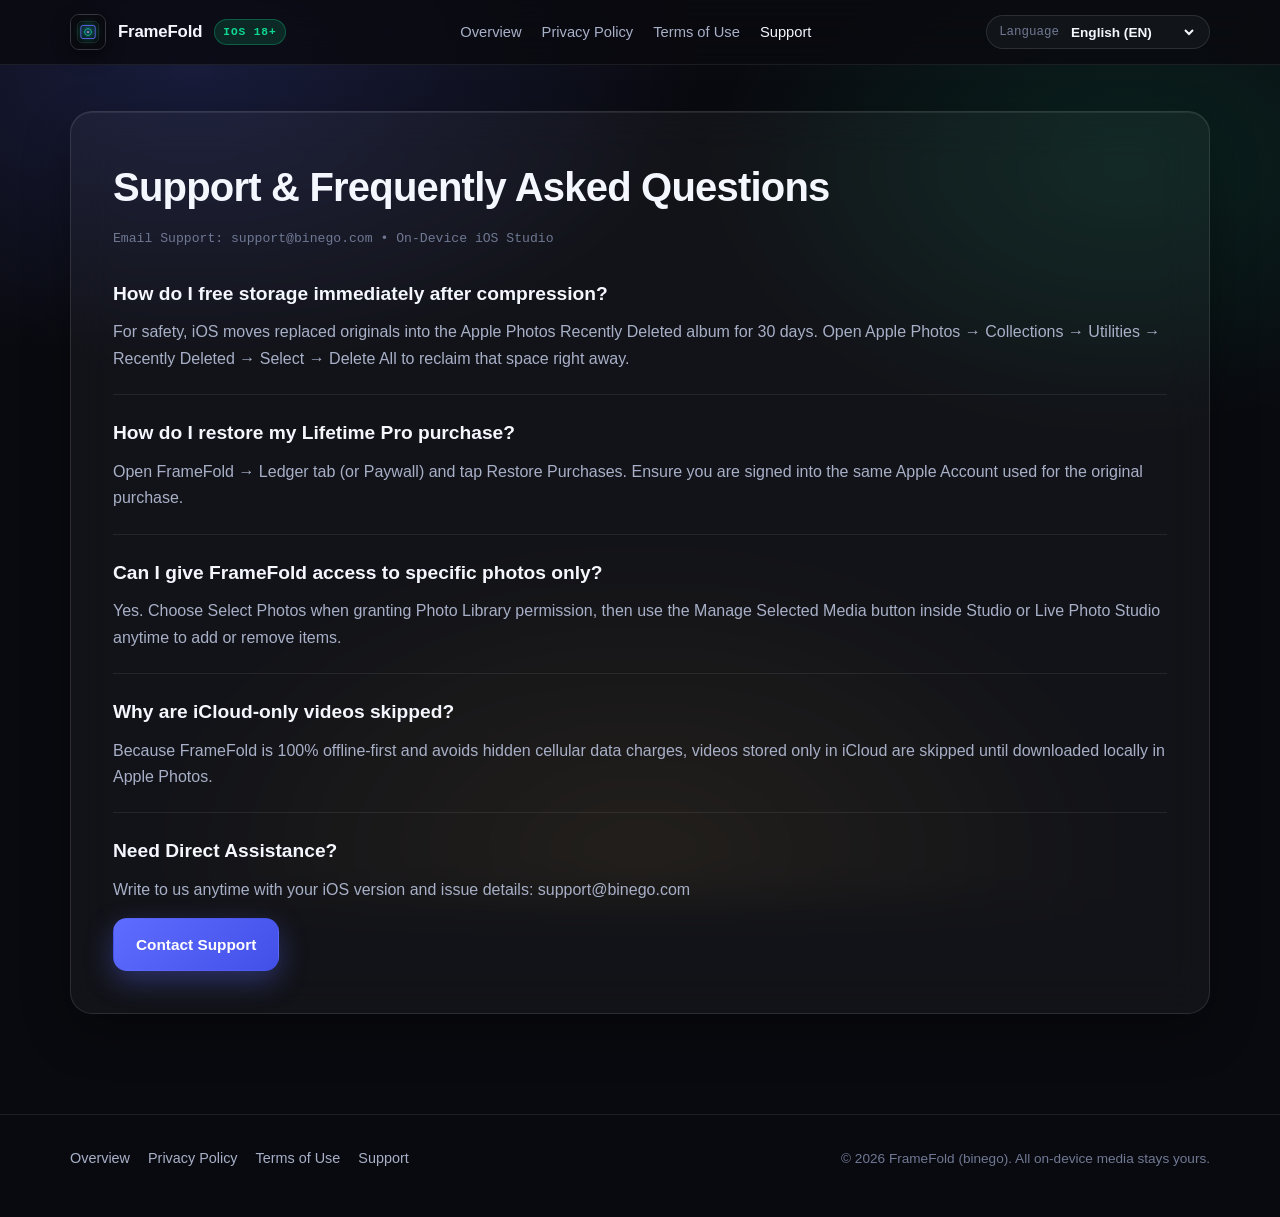
==== support.html @ 4580b6b9 "feat: FrameFold Obsidian showcase, privacy, terms, support (TR + 24 EU languages)" ====
<!DOCTYPE html>
<html lang="en">
<head>
  <meta charset="utf-8">
  <meta name="viewport" content="width=device-width, initial-scale=1">
  <title>FrameFold — Support &amp; FAQ</title>
  <meta name="theme-color" content="#090a0f">
  <link rel="icon" type="image/png" href="./assets/app-icon.png">
  <link rel="stylesheet" href="./styles.css">
</head>
<body data-page="support">
  <div class="ambient-bg" aria-hidden="true"></div>

  <header class="site-header">
    <div class="container nav-inner">
      <a class="brand" href="./index.html">
        <img src="./assets/app-icon.png" alt="FrameFold">
        <span>FrameFold</span>
        <span class="brand-badge">iOS 18+</span>
      </a>

      <nav class="nav-links" aria-label="Main navigation">
        <a href="./index.html" data-i18n="nav_overview">Overview</a>
        <a href="./privacy.html" data-i18n="nav_privacy">Privacy Policy</a>
        <a href="./terms.html" data-i18n="nav_terms">Terms of Use</a>
        <a class="active" href="./support.html" data-i18n="nav_support">Support</a>
      </nav>

      <div class="lang-picker-wrap">
        <label for="lang-select" data-i18n="lang_label">Language</label>
        <select id="lang-select" class="lang-select" aria-label="Language"></select>
      </div>
    </div>
  </header>

  <main class="container doc-shell">
    <article class="glass-card doc-card">
      <h1 data-i18n="supp_title">Support &amp; Frequently Asked Questions</h1>
      <div class="doc-meta" data-i18n="supp_meta">Email Support: support@binego.com • On-Device iOS Studio</div>

      <div class="doc-section" style="border-top:none;margin-top:0;padding-top:0;">
        <h2 data-i18n="supp_q1_t">How do I free storage immediately after compression?</h2>
        <p data-i18n="supp_q1_p">For safety, iOS moves replaced originals into the Apple Photos Recently Deleted album for 30 days. Open Apple Photos → Collections → Utilities → Recently Deleted → Select → Delete All to reclaim that space right away.</p>
      </div>

      <div class="doc-section">
        <h2 data-i18n="supp_q2_t">How do I restore my Lifetime Pro purchase?</h2>
        <p data-i18n="supp_q2_p">Open FrameFold → Ledger tab (or Paywall) and tap Restore Purchases. Ensure you are signed into the same Apple Account used for the original purchase.</p>
      </div>

      <div class="doc-section">
        <h2 data-i18n="supp_q3_t">Can I give FrameFold access to specific photos only?</h2>
        <p data-i18n="supp_q3_p">Yes. Choose Select Photos when granting Photo Library permission, then use the Manage Selected Media button inside Studio or Live Photo Studio anytime to add or remove items.</p>
      </div>

      <div class="doc-section">
        <h2 data-i18n="supp_q4_t">Why are iCloud-only videos skipped?</h2>
        <p data-i18n="supp_q4_p">Because FrameFold is 100% offline-first and avoids hidden cellular data charges, videos stored only in iCloud are skipped until downloaded locally in Apple Photos.</p>
      </div>

      <div class="doc-section">
        <h2 data-i18n="supp_q5_t">Need Direct Assistance?</h2>
        <p data-i18n="supp_q5_p">Write to us anytime with your iOS version and issue details: support@binego.com</p>
        <div style="margin-top:14px;">
          <a class="btn btn-primary" href="mailto:support@binego.com?subject=FrameFold%20iOS%20Support" data-i18n="supp_email_btn">Contact Support</a>
        </div>
      </div>
    </article>
  </main>

  <footer class="site-footer">
    <div class="container footer-inner">
      <div class="footer-links">
        <a href="./index.html" data-i18n="nav_overview">Overview</a>
        <a href="./privacy.html" data-i18n="nav_privacy">Privacy Policy</a>
        <a href="./terms.html" data-i18n="nav_terms">Terms of Use</a>
        <a href="./support.html" data-i18n="nav_support">Support</a>
      </div>
      <div class="footer-copy" data-i18n="footer_copy">© 2026 FrameFold (binego). All on-device media stays yours.</div>
    </div>
  </footer>

  <script src="./i18n.js"></script>
</body>
</html>
---- styles.css ----
:root {
  --bg-obsidian: #090a0f;
  --bg-surface: #111420;
  --bg-elevated: #171b2b;
  --glass-bg: rgba(255, 255, 255, 0.04);
  --glass-border: rgba(255, 255, 255, 0.11);
  --glass-highlight: rgba(255, 255, 255, 0.22);
  --text-primary: #f5f7ff;
  --text-secondary: #a8b0c8;
  --text-muted: #707994;
  --indigo: #5e6cff;
  --indigo-soft: rgba(94, 108, 255, 0.16);
  --emerald: #10d890;
  --emerald-soft: rgba(16, 216, 144, 0.14);
  --amber: #f5b942;
  --amber-soft: rgba(245, 185, 66, 0.14);
  --radius-hero: 28px;
  --radius-card: 22px;
  --radius-control: 14px;
  --font-sans: -apple-system, BlinkMacSystemFont, "SF Pro Display", "Inter", "Segoe UI", Roboto, sans-serif;
  --font-mono: ui-monospace, "SF Mono", SFMono-Regular, Menlo, Monaco, Consolas, monospace;
}

*, *::before, *::after {
  box-sizing: border-box;
}

html {
  scroll-behavior: smooth;
  color-scheme: dark;
}

body {
  margin: 0;
  min-height: 100vh;
  background-color: var(--bg-obsidian);
  color: var(--text-primary);
  font-family: var(--font-sans);
  line-height: 1.65;
  -webkit-font-smoothing: antialiased;
  overflow-x: hidden;
  position: relative;
}

.ambient-bg {
  position: fixed;
  inset: 0;
  z-index: -1;
  pointer-events: none;
  background:
    radial-gradient(62% 50% at 15% 8%, rgba(94, 108, 255, 0.18), transparent 65%),
    radial-gradient(50% 45% at 88% 18%, rgba(16, 216, 144, 0.12), transparent 65%),
    radial-gradient(55% 50% at 50% 95%, rgba(245, 185, 66, 0.07), transparent 70%),
    var(--bg-obsidian);
}

a {
  color: var(--indigo);
  text-decoration: none;
}

a:hover {
  text-decoration: underline;
}

.container {
  width: min(1140px, calc(100% - 32px));
  margin-inline: auto;
}

/* Header */
.site-header {
  position: sticky;
  top: 0;
  z-index: 40;
  backdrop-filter: blur(20px);
  -webkit-backdrop-filter: blur(20px);
  background: rgba(9, 10, 15, 0.78);
  border-bottom: 1px solid rgba(255, 255, 255, 0.08);
}

.nav-inner {
  display: flex;
  align-items: center;
  justify-content: space-between;
  gap: 16px;
  padding: 14px 0;
  flex-wrap: wrap;
}

.brand {
  display: inline-flex;
  align-items: center;
  gap: 12px;
  color: var(--text-primary);
  font-weight: 700;
  font-size: 1.05rem;
  letter-spacing: -0.01em;
}

.brand:hover {
  text-decoration: none;
}

.brand img {
  width: 36px;
  height: 36px;
  border-radius: 9px;
  border: 1px solid rgba(255, 255, 255, 0.18);
  box-shadow: 0 6px 18px rgba(0, 0, 0, 0.45);
}

.brand-badge {
  font-family: var(--font-mono);
  font-size: 0.7rem;
  letter-spacing: 0.08em;
  text-transform: uppercase;
  color: var(--emerald);
  background: var(--emerald-soft);
  border: 1px solid rgba(16, 216, 144, 0.3);
  padding: 3px 8px;
  border-radius: 999px;
}

.nav-links {
  display: flex;
  align-items: center;
  gap: 20px;
  flex-wrap: wrap;
}

.nav-links a {
  color: var(--text-secondary);
  font-size: 0.92rem;
  font-weight: 500;
  transition: color 0.15s ease;
}

.nav-links a:hover,
.nav-links a.active {
  color: var(--text-primary);
  text-decoration: none;
}

.lang-picker-wrap {
  display: inline-flex;
  align-items: center;
  gap: 8px;
  background: var(--glass-bg);
  border: 1px solid var(--glass-border);
  border-radius: 999px;
  padding: 6px 12px;
}

.lang-picker-wrap label {
  font-size: 0.78rem;
  color: var(--text-muted);
  font-family: var(--font-mono);
}

.lang-select {
  background: transparent;
  color: var(--text-primary);
  border: none;
  font-family: var(--font-sans);
  font-size: 0.85rem;
  font-weight: 600;
  cursor: pointer;
  outline: none;
}

.lang-select option {
  background: var(--bg-elevated);
  color: var(--text-primary);
}

/* Specular Glass Surface */
.glass-card {
  background: var(--glass-bg);
  border: 1px solid var(--glass-border);
  border-radius: var(--radius-card);
  backdrop-filter: blur(22px);
  -webkit-backdrop-filter: blur(22px);
  box-shadow: inset 0 1px 0 rgba(255, 255, 255, 0.08), 0 18px 48px rgba(0, 0, 0, 0.32);
}

/* Hero */
.hero {
  padding: 64px 0 42px;
  display: grid;
  grid-template-columns: 1.15fr 0.85fr;
  gap: 36px;
  align-items: center;
}

@media (max-width: 900px) {
  .hero {
    grid-template-columns: 1fr;
    padding: 40px 0 28px;
  }
}

.eyebrow {
  display: inline-flex;
  align-items: center;
  gap: 8px;
  font-family: var(--font-mono);
  font-size: 0.78rem;
  text-transform: uppercase;
  letter-spacing: 0.08em;
  color: var(--amber);
  background: var(--amber-soft);
  border: 1px solid rgba(245, 185, 66, 0.28);
  padding: 6px 12px;
  border-radius: 999px;
  margin-bottom: 18px;
}

.hero h1 {
  margin: 0 0 16px;
  font-size: clamp(2.1rem, 4.2vw, 3.35rem);
  line-height: 1.12;
  letter-spacing: -0.025em;
}

.hero-sub {
  margin: 0 0 28px;
  font-size: 1.1rem;
  color: var(--text-secondary);
  max-width: 58ch;
}

.cta-row {
  display: flex;
  flex-wrap: wrap;
  gap: 12px;
  margin-bottom: 24px;
}

.btn {
  display: inline-flex;
  align-items: center;
  justify-content: center;
  gap: 8px;
  padding: 13px 22px;
  border-radius: var(--radius-control);
  font-weight: 600;
  font-size: 0.96rem;
  transition: transform 0.15s ease, box-shadow 0.15s ease, background 0.15s ease;
  cursor: pointer;
  border: 1px solid transparent;
}

.btn:hover {
  text-decoration: none;
  transform: translateY(-1px);
}

.btn-primary {
  background: linear-gradient(135deg, #5e6cff, #4350e8);
  color: #fff;
  box-shadow: 0 10px 28px rgba(94, 108, 255, 0.35);
}

.btn-secondary {
  background: var(--glass-bg);
  border-color: var(--glass-border);
  color: var(--text-primary);
}

.trust-pills {
  display: flex;
  flex-wrap: wrap;
  gap: 10px;
}

.pill {
  font-family: var(--font-mono);
  font-size: 0.78rem;
  color: var(--emerald);
  background: var(--emerald-soft);
  border: 1px solid rgba(16, 216, 144, 0.25);
  padding: 6px 11px;
  border-radius: 999px;
}

/* Interactive Comparison Widget */
.preview-card {
  padding: 22px;
  border-radius: var(--radius-hero);
  background: linear-gradient(160deg, rgba(28, 34, 58, 0.78), rgba(14, 18, 28, 0.92));
  border: 1px solid rgba(94, 108, 255, 0.3);
}

.preview-header {
  display: flex;
  align-items: center;
  justify-content: space-between;
  gap: 12px;
  margin-bottom: 16px;
}

.preview-app {
  display: flex;
  align-items: center;
  gap: 12px;
}

.preview-app img {
  width: 52px;
  height: 52px;
  border-radius: 13px;
  border: 1px solid rgba(255, 255, 255, 0.2);
}

.mono-tag {
  font-family: var(--font-mono);
  font-size: 0.74rem;
  letter-spacing: 0.06em;
  color: var(--text-secondary);
}

.split-stage {
  position: relative;
  height: 220px;
  border-radius: 18px;
  overflow: hidden;
  border: 1px solid rgba(255, 255, 255, 0.14);
  background: #0d101b;
  margin-bottom: 16px;
  user-select: none;
}

.split-side {
  position: absolute;
  inset: 0;
  display: flex;
  flex-direction: column;
  justify-content: space-between;
  padding: 16px;
}

.split-before {
  background: linear-gradient(135deg, #1a2138, #121522);
}

.split-after {
  background: linear-gradient(135deg, #0d2b24, #101624);
  clip-path: inset(0 0 0 50%);
}

.split-divider {
  position: absolute;
  top: 0;
  bottom: 0;
  left: 50%;
  width: 2px;
  background: var(--indigo);
  box-shadow: 0 0 12px var(--indigo);
  pointer-events: none;
}

.split-handle {
  position: absolute;
  top: 50%;
  left: 50%;
  transform: translate(-50%, -50%);
  width: 34px;
  height: 34px;
  border-radius: 999px;
  background: var(--bg-elevated);
  border: 1px solid rgba(255, 255, 255, 0.35);
  display: grid;
  place-items: center;
  font-family: var(--font-mono);
  font-size: 0.85rem;
  color: #fff;
  pointer-events: none;
}

.metric-chip {
  display: inline-block;
  font-family: var(--font-mono);
  font-size: 0.78rem;
  font-weight: 700;
  padding: 5px 10px;
  border-radius: 999px;
  width: fit-content;
}

.metric-before {
  background: rgba(255, 255, 255, 0.1);
  color: var(--text-primary);
}

.metric-after {
  background: var(--emerald-soft);
  color: var(--emerald);
  border: 1px solid rgba(16, 216, 144, 0.35);
  align-self: flex-end;
}

.slider-control {
  width: 100%;
  accent-color: var(--indigo);
  cursor: ew-resize;
}

.stats-strip {
  display: grid;
  grid-template-columns: repeat(3, 1fr);
  gap: 10px;
  margin-top: 12px;
}

.stat-box {
  background: rgba(255, 255, 255, 0.04);
  border: 1px solid rgba(255, 255, 255, 0.08);
  border-radius: 12px;
  padding: 10px;
  text-align: center;
}

.stat-val {
  font-family: var(--font-mono);
  font-weight: 700;
  font-size: 1rem;
  color: var(--text-primary);
}

.stat-lbl {
  font-size: 0.74rem;
  color: var(--text-muted);
}

/* Sections */
.section {
  padding: 42px 0;
}

.section-title {
  margin: 0 0 8px;
  font-size: clamp(1.55rem, 2.8vw, 2.15rem);
  letter-spacing: -0.02em;
}

.section-lead {
  margin: 0 0 28px;
  color: var(--text-secondary);
  max-width: 65ch;
}

/* Bento Grid */
.bento-grid {
  display: grid;
  grid-template-columns: repeat(3, 1fr);
  gap: 16px;
}

@media (max-width: 900px) {
  .bento-grid {
    grid-template-columns: repeat(2, 1fr);
  }
}

@media (max-width: 620px) {
  .bento-grid {
    grid-template-columns: 1fr;
  }
}

.bento-card {
  padding: 24px;
  display: flex;
  flex-direction: column;
  gap: 10px;
}

.bento-icon {
  width: 40px;
  height: 40px;
  border-radius: 11px;
  display: grid;
  place-items: center;
  font-family: var(--font-mono);
  font-weight: 700;
  font-size: 0.9rem;
  background: var(--indigo-soft);
  color: var(--indigo);
  border: 1px solid rgba(94, 108, 255, 0.28);
}

.bento-icon.emerald {
  background: var(--emerald-soft);
  color: var(--emerald);
  border-color: rgba(16, 216, 144, 0.28);
}

.bento-icon.amber {
  background: var(--amber-soft);
  color: var(--amber);
  border-color: rgba(245, 185, 66, 0.28);
}

.bento-card h3 {
  margin: 0;
  font-size: 1.08rem;
}

.bento-card p {
  margin: 0;
  color: var(--text-secondary);
  font-size: 0.93rem;
}

/* Comparison Table */
.compare-card {
  overflow: hidden;
}

.compare-table {
  width: 100%;
  border-collapse: collapse;
}

.compare-table th,
.compare-table td {
  padding: 15px 20px;
  text-align: left;
  border-bottom: 1px solid rgba(255, 255, 255, 0.08);
  font-size: 0.94rem;
}

.compare-table th {
  font-family: var(--font-mono);
  font-size: 0.76rem;
  text-transform: uppercase;
  letter-spacing: 0.08em;
  color: var(--text-muted);
}

.compare-table tr:last-child td {
  border-bottom: none;
}

.col-pro {
  color: var(--emerald);
  font-weight: 700;
  font-family: var(--font-mono);
}

.col-free {
  color: var(--text-secondary);
  font-family: var(--font-mono);
}

/* Prose Legal & Support Pages */
.doc-shell {
  padding: 46px 0 64px;
}

.doc-card {
  padding: clamp(24px, 4vw, 42px);
}

.doc-card h1 {
  margin: 0 0 8px;
  font-size: clamp(1.85rem, 3.2vw, 2.5rem);
  letter-spacing: -0.02em;
}

.doc-meta {
  font-family: var(--font-mono);
  font-size: 0.82rem;
  color: var(--text-muted);
  margin-bottom: 28px;
}

.doc-section {
  padding-top: 22px;
  margin-top: 22px;
  border-top: 1px solid rgba(255, 255, 255, 0.08);
}

.doc-section h2 {
  margin: 0 0 10px;
  font-size: 1.2rem;
  color: var(--text-primary);
}

.doc-section p {
  margin: 0 0 12px;
  color: var(--text-secondary);
}

/* Footer */
.site-footer {
  border-top: 1px solid rgba(255, 255, 255, 0.08);
  padding: 32px 0 46px;
  margin-top: 36px;
}

.footer-inner {
  display: flex;
  justify-content: space-between;
  align-items: center;
  gap: 20px;
  flex-wrap: wrap;
}

.footer-links {
  display: flex;
  flex-wrap: wrap;
  gap: 18px;
}

.footer-links a {
  color: var(--text-secondary);
  font-size: 0.9rem;
}

.footer-copy {
  color: var(--text-muted);
  font-size: 0.85rem;
}

@media (prefers-reduced-motion: reduce) {
  html {
    scroll-behavior: auto;
  }
  .btn {
    transition: none;
  }
}
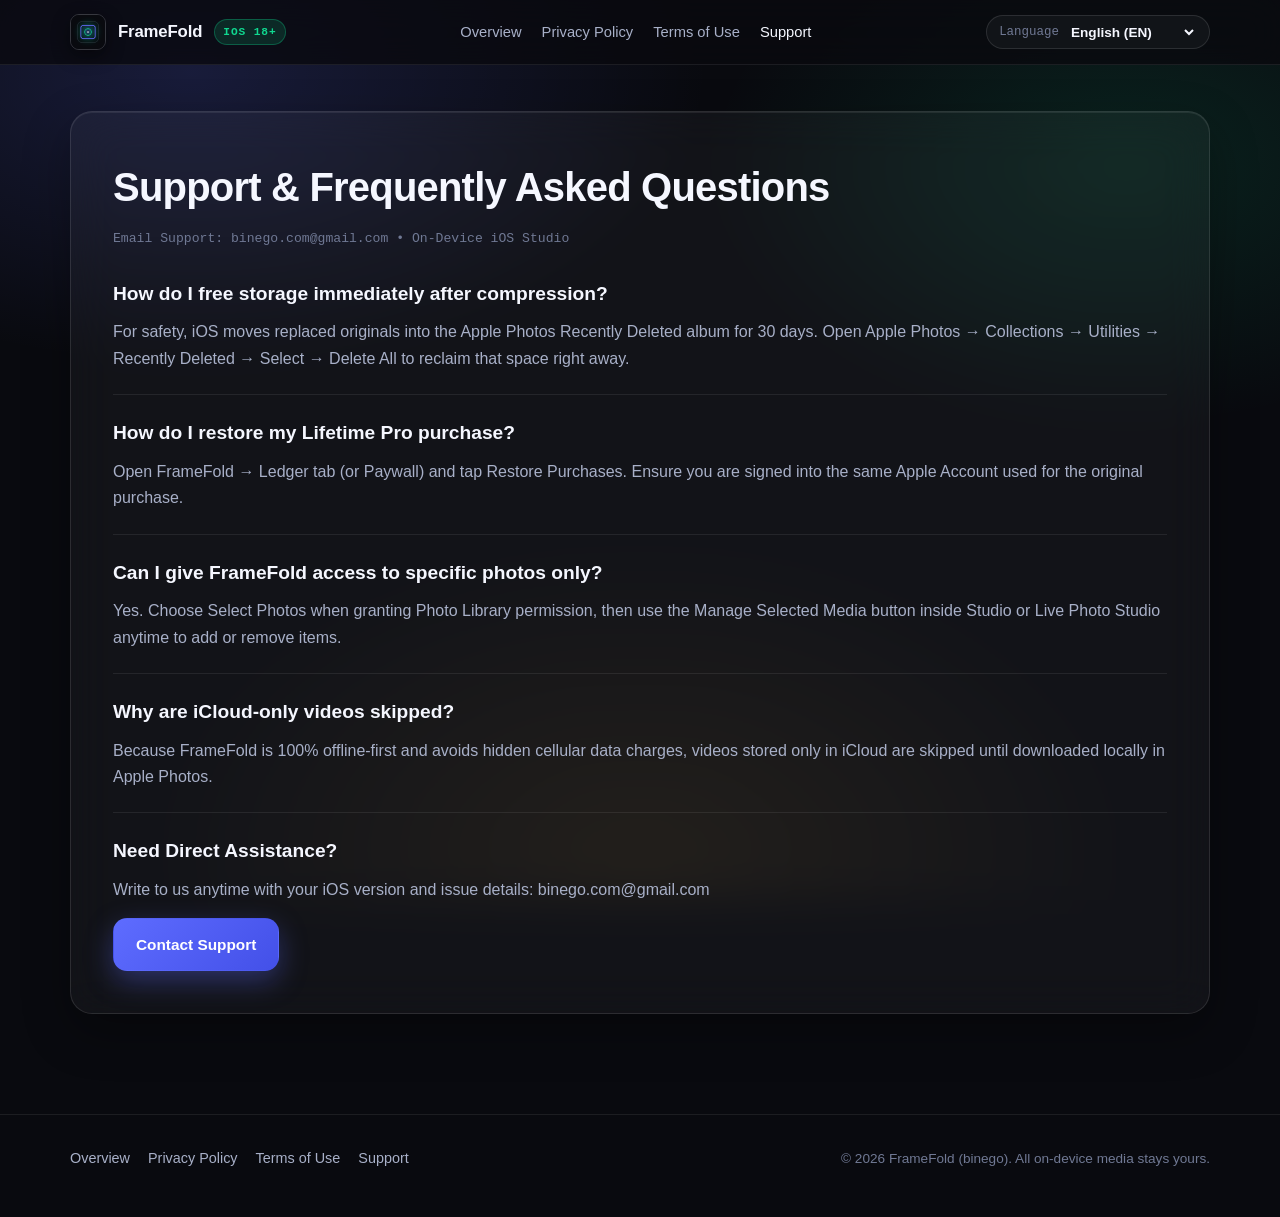
==== commit db847c69: "Use binego.com@gmail.com as the sole contact email across all 25 languages" ====
--- a/support.html
+++ b/support.html
@@ -36,7 +36,7 @@
   <main class="container doc-shell">
     <article class="glass-card doc-card">
       <h1 data-i18n="supp_title">Support &amp; Frequently Asked Questions</h1>
-      <div class="doc-meta" data-i18n="supp_meta">Email Support: support@binego.com • On-Device iOS Studio</div>
+      <div class="doc-meta" data-i18n="supp_meta">Email Support: binego.com@gmail.com • On-Device iOS Studio</div>
 
       <div class="doc-section" style="border-top:none;margin-top:0;padding-top:0;">
         <h2 data-i18n="supp_q1_t">How do I free storage immediately after compression?</h2>
@@ -60,9 +60,9 @@
 
       <div class="doc-section">
         <h2 data-i18n="supp_q5_t">Need Direct Assistance?</h2>
-        <p data-i18n="supp_q5_p">Write to us anytime with your iOS version and issue details: support@binego.com</p>
+        <p data-i18n="supp_q5_p">Write to us anytime with your iOS version and issue details: binego.com@gmail.com</p>
         <div style="margin-top:14px;">
-          <a class="btn btn-primary" href="mailto:support@binego.com?subject=FrameFold%20iOS%20Support" data-i18n="supp_email_btn">Contact Support</a>
+          <a class="btn btn-primary" href="mailto:binego.com@gmail.com?subject=FrameFold%20iOS%20Support" data-i18n="supp_email_btn">Contact Support</a>
         </div>
       </div>
     </article>
